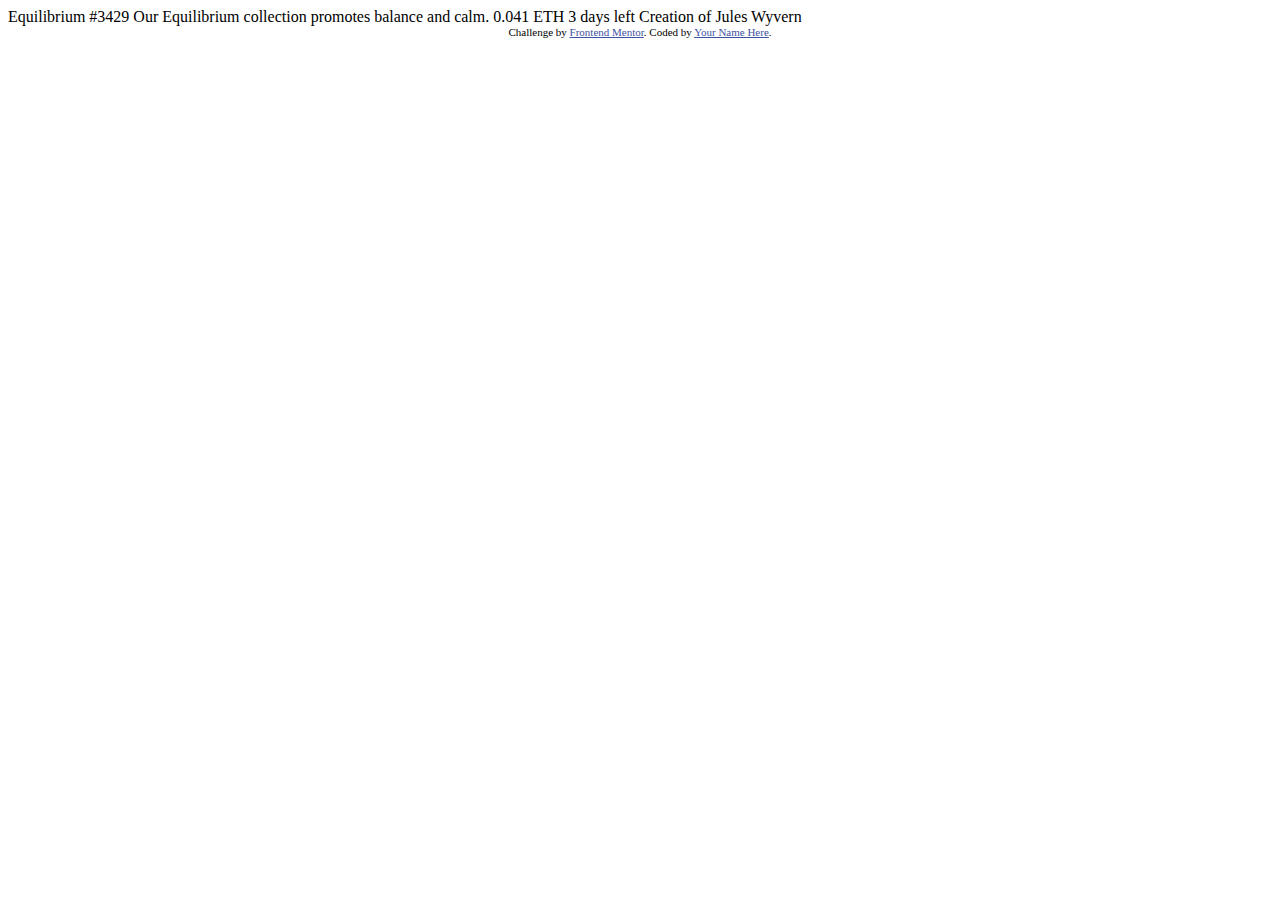
==== 0-Newbie/3-nft-preview-card-component-main/index.html @ 1a795b9d "commit" ====
<!DOCTYPE html>
<html lang="en">
<head>
  <meta charset="UTF-8">
  <meta name="viewport" content="width=device-width, initial-scale=1.0"> <!-- displays site properly based on user's device -->

  <link rel="icon" type="image/png" sizes="32x32" href="./images/favicon-32x32.png">
  
  <title>Frontend Mentor | NFT preview card component</title>

  <!-- Feel free to remove these styles or customise in your own stylesheet 👍 -->
  <style>
    .attribution { font-size: 11px; text-align: center; }
    .attribution a { color: hsl(228, 45%, 44%); }
  </style>
</head>
<body>

  Equilibrium #3429

  Our Equilibrium collection promotes balance and calm.

  0.041 ETH
  3 days left
  
  Creation of Jules Wyvern

  <div class="attribution">
    Challenge by <a href="https://www.frontendmentor.io?ref=challenge" target="_blank">Frontend Mentor</a>. 
    Coded by <a href="#">Your Name Here</a>.
  </div>
</body>
</html>
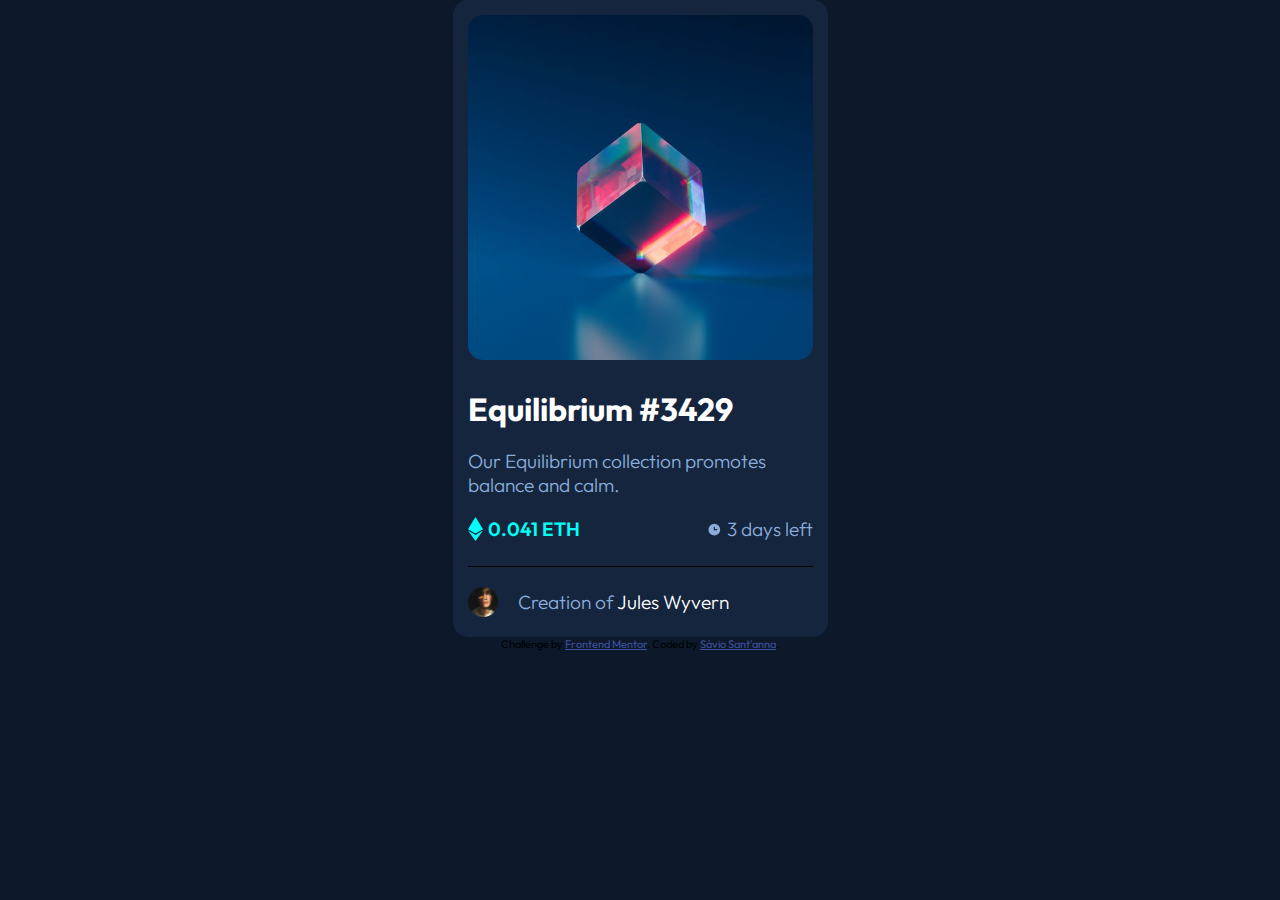
==== commit ab502df3: "nft-preview" ====
--- a/0-Newbie/3-nft-preview-card-component-main/index.html
+++ b/0-Newbie/3-nft-preview-card-component-main/index.html
@@ -8,26 +8,38 @@
   
   <title>Frontend Mentor | NFT preview card component</title>
 
-  <!-- Feel free to remove these styles or customise in your own stylesheet 👍 -->
-  <style>
-    .attribution { font-size: 11px; text-align: center; }
-    .attribution a { color: hsl(228, 45%, 44%); }
-  </style>
+  <link rel="stylesheet" href="style.css">
 </head>
 <body>
 
-  Equilibrium #3429
-
-  Our Equilibrium collection promotes balance and calm.
-
-  0.041 ETH
-  3 days left
-  
-  Creation of Jules Wyvern
+  <main>
+    <a href="#"><img class="img-equilibrium" src="images/image-equilibrium.jpg" alt="Imagem-NFT"></a>
+    
+    <section class="principal">
+      <h1><a href="#">Equilibrium #3429</a></h1>
+    
+      <p>Our Equilibrium collection promotes balance and calm.</p>
+      <div class="dados">
+        <div class="info">
+          <img class="img-icon" src="images/icon-ethereum.svg" alt="Icoon Ethereum">
+          <p class="eth">0.041 ETH</p>
+        </div>
+        <div class="info">
+          <img class="img-icon" src="images/icon-clock.svg" alt="Icon Clock">
+          <p>3 days left</p>
+        </div>
+      </div>
+    </section>
+    
+    <section class="secundaria">
+      <img  class="img-avatar" src="images/image-avatar.png" alt="Avatar-Jules-Wyvern">
+      <p>Creation of <a href="#">Jules Wyvern</a></p>
+    </section>
+  </main>
 
   <div class="attribution">
     Challenge by <a href="https://www.frontendmentor.io?ref=challenge" target="_blank">Frontend Mentor</a>. 
-    Coded by <a href="#">Your Name Here</a>.
+    Coded by <a href="https://github.com/saviosantanna" target="_blank">Sávio Sant'anna</a>.
   </div>
 </body>
 </html>--- a/0-Newbie/3-nft-preview-card-component-main/style.css
+++ b/0-Newbie/3-nft-preview-card-component-main/style.css
@@ -0,0 +1,119 @@
+/*
+### Primary
+
+- Soft blue: hsl(215, 51%, 70%)
+- Cyan: hsl(178, 100%, 50%)
+
+### Neutral
+
+- Very dark blue (main BG): hsl(217, 54%, 11%)
+- Very dark blue (card BG): hsl(216, 50%, 16%)
+- Very dark blue (line): hsl(215, 32%, 27%)
+- White: hsl(0, 0%, 100%)
+*/
+@import url('https://fonts.googleapis.com/css2?family=Outfit:wght@300;400;600&display=swap');
+
+*{
+    margin: 0;
+    padding: 0;
+    border: 0;
+    font-family: 'Outfit';
+}
+
+.attribution {
+    font-size: 11px; text-align: center;
+}
+.attribution a {
+    color: hsl(228, 45%, 44%);
+}
+
+body{
+    background-color: hsl(217, 54%, 11%);
+}
+
+main {
+    max-width: 375px;
+    background-color: hsl(216, 50%, 16%);
+    border-radius: 15px;
+    padding: 0;
+    margin: auto;
+}
+
+.img-equilibrium {
+    max-width: 345px;
+    margin: 15px;
+    border-radius: 15px;
+
+}
+
+section {
+    margin: 0 15px;
+}
+
+h1{
+    margin: 10px 0 20px 0;
+    color: white;
+}
+
+h1 a{
+    text-decoration: none;
+    color: white;
+}
+
+h1 a:hover{
+    color: hsl(178, 100%, 50%);
+}
+
+p{
+    margin: 10px 0;
+    color: hsl(215, 51%, 70%);
+    font-size: 1.2em;
+    font-weight: 300;
+}
+
+.img-icon{
+    width: 15px;
+    padding-right: 5px;
+}
+
+.info{
+    display: flex;
+    flex-direction: row;
+    align-items: center;
+}
+
+.dados {
+    display: flex;
+    flex-direction: row;
+    justify-content: space-between;
+    align-items: center;
+}
+
+.eth{
+    color: hsl(178, 100%, 50%);
+    font-weight: 600;
+}
+
+.secundaria {
+    display: flex;
+    align-items: center;
+    border-top: 1px black solid;
+    font-weight: 100;
+    margin-top: 15px;
+}
+
+.secundaria a{
+    text-decoration: none;
+    color: white;
+}
+
+.secundaria a:hover{
+    text-decoration: none;
+    color: hsl(178, 100%, 50%);
+}
+
+.img-avatar {
+    width: 30px;
+    padding-right: 20px;
+    margin: 20px 0;
+}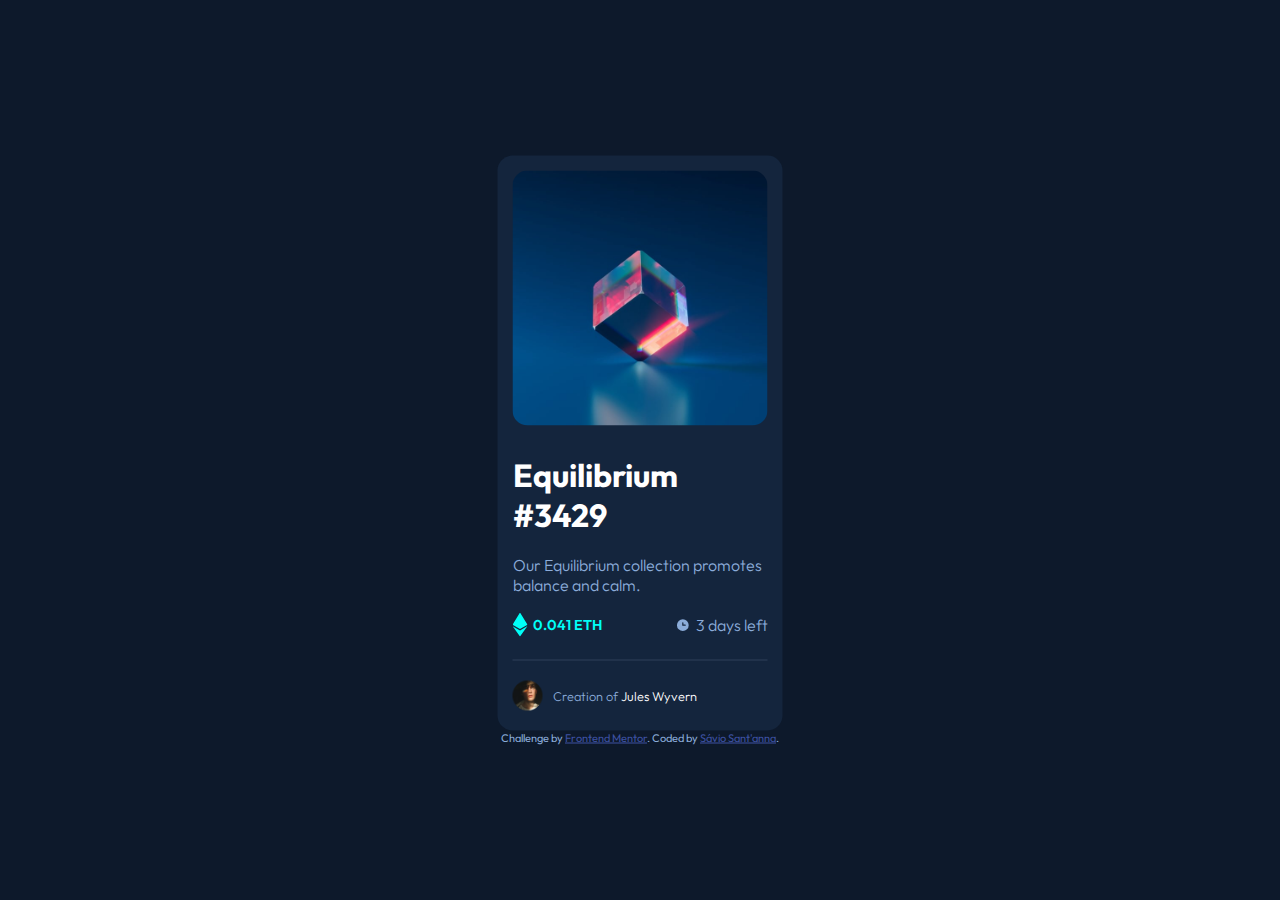
==== commit 43829983: "nft-preview-day-2" ====
--- a/0-Newbie/3-nft-preview-card-component-main/index.html
+++ b/0-Newbie/3-nft-preview-card-component-main/index.html
@@ -13,8 +13,18 @@
 <body>
 
   <main>
-    <a href="#"><img class="img-equilibrium" src="images/image-equilibrium.jpg" alt="Imagem-NFT"></a>
     
+      <div class="figura">
+        <img class="img-equilibrium" src="images/image-equilibrium.jpg" alt="Imagem-NFT">
+
+        <div class="figura-olho">
+          <img class="img-view" src="images/icon-view.svg" alt="Imagen-View">
+        </div>
+
+      </div>
+
+      
+
     <section class="principal">
       <h1><a href="#">Equilibrium #3429</a></h1>
     
--- a/0-Newbie/3-nft-preview-card-component-main/style.css
+++ b/0-Newbie/3-nft-preview-card-component-main/style.css
@@ -22,29 +22,61 @@
 
 .attribution {
     font-size: 11px; text-align: center;
+    color: hsl(215, 51%, 70%);
 }
 .attribution a {
     color: hsl(228, 45%, 44%);
 }
 
 body{
+    position: absolute;
     background-color: hsl(217, 54%, 11%);
+    left: 50%;
+    top: 50%;
+    transform: translate(-50%, -50%);
 }
 
 main {
-    max-width: 375px;
+    max-width: 285px;
     background-color: hsl(216, 50%, 16%);
     border-radius: 15px;
     padding: 0;
-    margin: auto;
 }
 
 .img-equilibrium {
-    max-width: 345px;
+    max-width: 255px;
     margin: 15px;
     border-radius: 15px;
+    cursor: pointer;
+}
 
+.img-view {
+    cursor: pointer;
+    padding: 103px;
 }
+
+.figura{
+    position: relative;
+}
+
+.figura-olho {
+    position: absolute;
+    top: 50%;
+    left: 50%;
+    transform: translate(-50%, -50%);
+    opacity: 0%;
+}
+
+.figura-olho:hover {
+    opacity: 100%;
+    background-color: hsla(178, 100%, 50%, 0.6);
+    border-radius: 15px;
+}
+
+.img.view:hover{
+    opacity: 80%;
+}
+
 
 section {
     margin: 0 15px;
@@ -67,7 +99,7 @@
 p{
     margin: 10px 0;
     color: hsl(215, 51%, 70%);
-    font-size: 1.2em;
+    font-size: 1.0em;
     font-weight: 300;
 }
 
@@ -92,12 +124,13 @@
 .eth{
     color: hsl(178, 100%, 50%);
     font-weight: 600;
+    font-size: 0.9em;
 }
 
 .secundaria {
     display: flex;
     align-items: center;
-    border-top: 1px black solid;
+    border-top: 1px hsl(215, 32%, 27%) solid;
     font-weight: 100;
     margin-top: 15px;
 }
@@ -112,8 +145,12 @@
     color: hsl(178, 100%, 50%);
 }
 
+.secundaria p {
+    font-size: 0.8em;
+}
+
 .img-avatar {
     width: 30px;
-    padding-right: 20px;
+    padding-right: 10px;
     margin: 20px 0;
 }